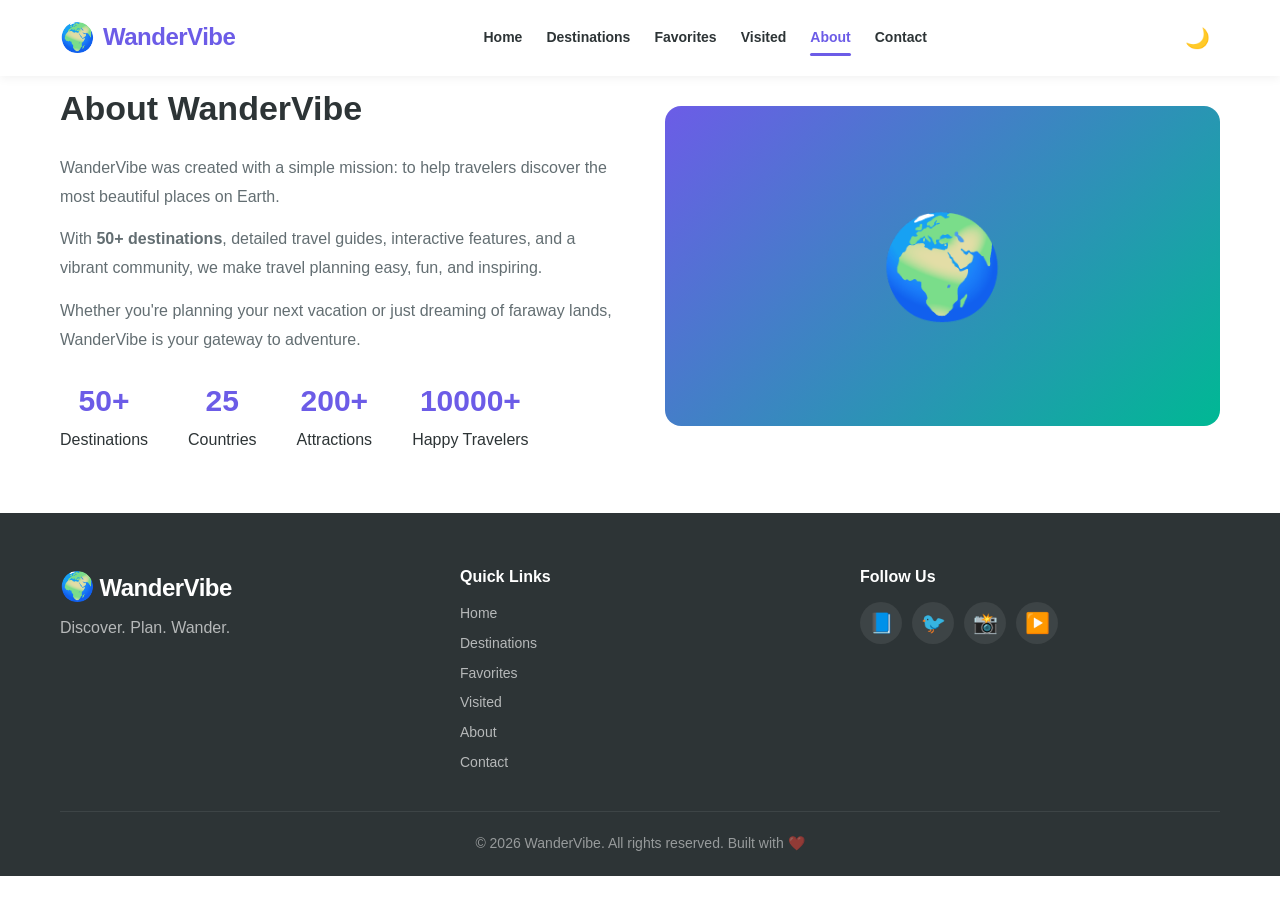
==== about.html @ a5f8c966 "Initial commit - WanderVibe travel discovery platform" ====
<!DOCTYPE html>
<html lang="en">
<head>
    <meta charset="UTF-8" />
    <meta name="viewport" content="width=device-width, initial-scale=1.0" />
    <title>About - WanderVibe</title>
    <link rel="stylesheet" href="css/style.css" />
    <link rel="stylesheet" href="css/dark-mode.css" />
    <link rel="stylesheet" href="css/responsive.css" />
</head>
<body>

    <!-- HEADER -->
    <header id="header">
        <div class="container">
            <div class="logo">
                <span class="logo-icon">🌍</span>
                <span class="logo-text">WanderVibe</span>
            </div>

            <nav id="navbar">
                <a href="index.html">Home</a>
                <a href="destinations.html">Destinations</a>
                <a href="favorites.html">Favorites</a>
                <a href="visited.html">Visited</a>
                <a href="about.html" class="active">About</a>
                <a href="contact.html">Contact</a>
            </nav>

            <div class="header-controls">
                <button id="theme-toggle" aria-label="Toggle Theme">🌙</button>
                <button id="menu-toggle" aria-label="Menu">☰</button>
            </div>
        </div>
    </header>

    <!-- ABOUT -->
    <section id="about-page">
        <div class="container">
            <div class="about-grid">
                <div class="about-content">
                    <h2>About WanderVibe</h2>
                    <p>WanderVibe was created with a simple mission: to help travelers discover the most beautiful places on Earth.</p>
                    <p>With <strong>50+ destinations</strong>, detailed travel guides, interactive features, and a vibrant community, we make travel planning easy, fun, and inspiring.</p>
                    <p>Whether you're planning your next vacation or just dreaming of faraway lands, WanderVibe is your gateway to adventure.</p>
                    <div class="about-stats">
                        <div><span>50+</span> Destinations</div>
                        <div><span>25</span> Countries</div>
                        <div><span>200+</span> Attractions</div>
                        <div><span>10000+</span> Happy Travelers</div>
                    </div>
                </div>
                <div class="about-image">
                    <div class="about-image-placeholder">🌍</div>
                </div>
            </div>
        </div>
    </section>

    <!-- FOOTER -->
    <footer>
        <div class="container">
            <div class="footer-content">
                <div class="footer-brand">
                    <span class="logo-icon">🌍</span>
                    <span class="logo-text">WanderVibe</span>
                    <p>Discover. Plan. Wander.</p>
                </div>
                <div class="footer-links">
                    <h4>Quick Links</h4>
                    <a href="index.html">Home</a>
                    <a href="destinations.html">Destinations</a>
                    <a href="favorites.html">Favorites</a>
                    <a href="visited.html">Visited</a>
                    <a href="about.html">About</a>
                    <a href="contact.html">Contact</a>
                </div>
                <div class="footer-social">
                    <h4>Follow Us</h4>
                    <div class="social-icons">
                        <a href="#" aria-label="Facebook">📘</a>
                        <a href="#" aria-label="Twitter">🐦</a>
                        <a href="#" aria-label="Instagram">📸</a>
                        <a href="#" aria-label="YouTube">▶️</a>
                    </div>
                </div>
            </div>
            <div class="footer-bottom">
                <p>&copy; 2026 WanderVibe. All rights reserved. Built with ❤️</p>
            </div>
        </div>
    </footer>

    <button id="back-to-top" aria-label="Back to top">↑</button>

    <script src="js/main.js"></script>
    <script src="js/theme-switcher.js"></script>

</body>
</html>
---- css/style.css ----
/* CSS VARIABLES */

:root {
    --primary: #6C5CE7;
    --primary-dark: #5A4BD1;
    --secondary: #00B894;
    --secondary-dark: #00A381;
    --accent: #FDCB6E;
    --dark: #2D3436;
    --light: #DFE6E9;
    --bg: #FFFFFF;
    --bg-alt: #F8F9FA;
    --text: #2D3436;
    --text-light: #636E72;
    --card-bg: #FFFFFF;
    --shadow: 0 4px 20px rgba(0, 0, 0, 0.08);
    --shadow-hover: 0 8px 35px rgba(0, 0, 0, 0.15);
    --radius: 16px;
    --radius-sm: 8px;
    --transition: 0.3s cubic-bezier(0.4, 0, 0.2, 1);
    --font: 'Segoe UI', -apple-system, BlinkMacSystemFont, 'Helvetica Neue', Arial, sans-serif;
}

*,
*::before,
*::after {
    margin: 0;
    padding: 0;
    box-sizing: border-box;
}

html {
    scroll-behavior: smooth;
}

body {
    font-family: var(--font);
    background: var(--bg);
    color: var(--text);
    line-height: 1.7;
    transition: background var(--transition), color var(--transition);
    overflow-x: hidden;
}

a {
    text-decoration: none;
    color: inherit;
}

button {
    cursor: pointer;
    border: none;
    background: none;
    font-family: inherit;
}

input,
select,
textarea {
    font-family: inherit;
}

img {
    max-width: 100%;
    display: block;
}

ul {
    list-style: none;
}

.container {
    max-width: 1200px;
    margin: 0 auto;
    padding: 0 20px;
}

/* LOADING SCREEN */
#loader {
    position: fixed;
    inset: 0;
    background: var(--bg);
    display: flex;
    align-items: center;
    justify-content: center;
    z-index: 99999;
    transition: opacity 0.6s ease, visibility 0.6s ease;
}

#loader.hide {
    opacity: 0;
    visibility: hidden;
}

.loader-content {
    text-align: center;
}

.loader-icon {
    font-size: 56px;
    animation: pulse 1s ease-in-out infinite;
}

.loader-text {
    font-size: 28px;
    font-weight: 800;
    color: var(--primary);
    margin: 12px 0;
}

.loader-bar {
    width: 220px;
    height: 4px;
    background: var(--light);
    border-radius: 4px;
    overflow: hidden;
    margin: 0 auto;
}

.loader-progress {
    width: 0%;
    height: 100%;
    background: linear-gradient(90deg, var(--primary), var(--secondary));
    border-radius: 4px;
    animation: loadProgress 2s ease forwards;
}

@keyframes loadProgress {
    0% { width: 0%; }
    100% { width: 100%; }
}

@keyframes pulse {
    0%, 100% { transform: scale(1); }
    50% { transform: scale(1.15); }
}

/* HEADER */
#header {
    position: fixed;
    top: 0;
    left: 0;
    right: 0;
    z-index: 10000;
    background: var(--bg);
    box-shadow: 0 2px 10px rgba(0, 0, 0, 0.06);
    transition: background var(--transition), box-shadow var(--transition);
    padding: 14px 0;
}

#header.scrolled {
    box-shadow: 0 4px 25px rgba(0, 0, 0, 0.12);
}

#header .container {
    display: flex;
    align-items: center;
    justify-content: space-between;
}

.logo {
    display: flex;
    align-items: center;
    gap: 8px;
    font-size: 24px;
    font-weight: 800;
    color: var(--primary);
}

.logo-icon {
    font-size: 28px;
}

.logo-text {
    letter-spacing: -0.5px;
}

#navbar {
    display: flex;
    gap: 24px;
}

#navbar a {
    font-size: 14px;
    font-weight: 600;
    color: var(--text);
    transition: color var(--transition);
    position: relative;
    padding: 4px 0;
}

#navbar a:hover,
#navbar a.active {
    color: var(--primary);
}

#navbar a.active::after {
    content: '';
    position: absolute;
    bottom: -2px;
    left: 0;
    right: 0;
    height: 2.5px;
    background: var(--primary);
    border-radius: 2px;
}

.header-controls {
    display: flex;
    gap: 6px;
    align-items: center;
}

.header-controls button {
    font-size: 20px;
    padding: 8px 10px;
    border-radius: var(--radius-sm);
    transition: background var(--transition);
    color: var(--text);
}

.header-controls button:hover {
    background: var(--bg-alt);
}

#menu-toggle {
    display: none;
    font-size: 26px;
    padding: 4px 8px;
}

/* SEARCH OVERLAY */
#search-overlay {
    position: fixed;
    top: 72px;
    left: 0;
    right: 0;
    background: var(--bg);
    padding: 24px;
    z-index: 9999;
    box-shadow: 0 4px 30px rgba(0, 0, 0, 0.12);
    display: none;
    max-height: 80vh;
    overflow-y: auto;
}

#search-overlay.active {
    display: block;
}

.search-container {
    display: flex;
    align-items: center;
    gap: 12px;
    max-width: 600px;
    margin: 0 auto;
}

.search-container input {
    flex: 1;
    padding: 14px 18px;
    border: 2px solid var(--light);
    border-radius: var(--radius-sm);
    font-size: 16px;
    background: var(--bg-alt);
    color: var(--text);
    transition: border-color var(--transition);
}

.search-container input:focus {
    outline: none;
    border-color: var(--primary);
}

#search-close {
    font-size: 26px;
    padding: 8px 12px;
    color: var(--text-light);
}

#search-results {
    max-width: 600px;
    margin: 16px auto 0;
}

.search-result-item {
    padding: 12px 16px;
    border-bottom: 1px solid var(--light);
    cursor: pointer;
    transition: background var(--transition);
}

.search-result-item:hover {
    background: var(--bg-alt);
}

.search-result-item .result-name {
    font-weight: 600;
}

.search-result-item .result-country {
    font-size: 13px;
    color: var(--text-light);
}

/* HOME/HERO */
.hero-slider {
    position: relative;
    height: 80vh;
    min-height: 520px;
    overflow: hidden;
}

.slide {
    position: absolute;
    inset: 0;
    opacity: 0;
    transition: opacity 1s ease;
}

.slide.active {
    opacity: 1;
}

.slide-bg {
    position: absolute;
    inset: 0;
    background-size: cover;
    background-position: center;
    transform: scale(1.08);
    transition: transform 10s ease;
}

.slide.active .slide-bg {
    transform: scale(1);
}

.slide-bg::after {
    content: '';
    position: absolute;
    inset: 0;
    background: linear-gradient(135deg, rgba(0, 0, 0, 0.5) 0%, rgba(0, 0, 0, 0.2) 100%);
}

.slide-content {
    position: relative;
    z-index: 2;
    display: flex;
    flex-direction: column;
    align-items: center;
    justify-content: center;
    height: 100%;
    text-align: center;
    color: #fff;
    padding: 20px;
}

.slide-content h1 {
    font-size: clamp(38px, 6.5vw, 72px);
    font-weight: 900;
    margin-bottom: 12px;
    text-shadow: 0 2px 30px rgba(0, 0, 0, 0.35);
    letter-spacing: -1px;
}

.slide-content p {
    font-size: clamp(18px, 2vw, 26px);
    margin-bottom: 28px;
    opacity: 0.92;
    text-shadow: 0 2px 15px rgba(0, 0, 0, 0.3);
}

.btn {
    display: inline-block;
    padding: 14px 40px;
    border-radius: 50px;
    font-weight: 700;
    font-size: 16px;
    transition: all var(--transition);
    cursor: pointer;
    text-align: center;
}

.btn-primary {
    background: var(--primary);
    color: #fff;
    box-shadow: 0 4px 20px rgba(108, 92, 231, 0.35);
}

.btn-primary:hover {
    transform: translateY(-3px);
    box-shadow: 0 8px 35px rgba(108, 92, 231, 0.45);
}

.btn-small {
    padding: 8px 20px;
    font-size: 13px;
}

/* Slider Controls */
.slider-controls {
    position: relative;
    z-index: 3;
    display: flex;
    align-items: center;
    justify-content: center;
    gap: 16px;
    margin-top: -55px;
}

.slider-controls button {
    background: rgba(255, 255, 255, 0.92);
    color: var(--dark);
    width: 48px;
    height: 48px;
    border-radius: 50%;
    font-size: 24px;
    transition: all var(--transition);
    box-shadow: 0 2px 15px rgba(0, 0, 0, 0.1);
}

.slider-controls button:hover {
    background: var(--primary);
    color: #fff;
    transform: scale(1.05);
}

.slider-dots {
    display: flex;
    gap: 10px;
}

.slider-dots .dot {
    width: 12px;
    height: 12px;
    border-radius: 50%;
    background: rgba(255, 255, 255, 0.45);
    cursor: pointer;
    transition: all var(--transition);
}

.slider-dots .dot.active {
    background: #fff;
    transform: scale(1.25);
}

   /* STATS */
.stats-section {
    padding: 50px 0 40px;
    background: var(--bg-alt);
}

.stats-grid {
    display: grid;
    grid-template-columns: repeat(auto-fit, minmax(140px, 1fr));
    gap: 30px;
    text-align: center;
}

.stat-item {
    padding: 8px;
}

.stat-number {
    display: block;
    font-size: 40px;
    font-weight: 900;
    color: var(--primary);
}

.stat-label {
    font-size: 15px;
    color: var(--text-light);
    font-weight: 500;
}

/* ============================================================
   FEATURED SECTION
   ============================================================ */
.featured-section {
    padding: 50px 0 60px;
    background: var(--bg);
}

.featured-section h2 {
    font-size: 28px;
    font-weight: 800;
    margin-bottom: 24px;
}

   /* SECTION HEADER */
.section-header {
    text-align: center;
    padding: 50px 0 32px;
}

.section-header h2 {
    font-size: clamp(28px, 4vw, 42px);
    font-weight: 800;
}

.section-header p {
    color: var(--text-light);
    font-size: 18px;
    margin-top: 6px;
}

   /* DESTINATIONS */
#destinations-page,
#favorites-page,
#visited-page {
    padding: 80px 0 60px;
}

.category-filters {
    display: flex;
    flex-wrap: wrap;
    gap: 10px;
    justify-content: center;
    margin-bottom: 32px;
}

.filter-btn {
    padding: 10px 26px;
    border-radius: 50px;
    background: var(--bg-alt);
    color: var(--text);
    font-weight: 600;
    border: 2px solid transparent;
    transition: all var(--transition);
    font-size: 14px;
}

.filter-btn:hover {
    border-color: var(--primary);
    transform: translateY(-2px);
}

.filter-btn.active {
    background: var(--primary);
    color: #fff;
    border-color: var(--primary);
}

.destinations-grid {
    display: grid;
    grid-template-columns: repeat(auto-fill, minmax(280px, 1fr));
    gap: 28px;
}

.destination-card {
    background: var(--card-bg);
    border-radius: var(--radius);
    overflow: hidden;
    box-shadow: var(--shadow);
    transition: all var(--transition);
    cursor: pointer;
}

.destination-card:hover {
    transform: translateY(-8px);
    box-shadow: var(--shadow-hover);
}

.destination-card .card-image {
    position: relative;
    height: 220px;
    overflow: hidden;
}

.destination-card .card-image img {
    width: 100%;
    height: 100%;
    object-fit: cover;
    transition: transform 0.6s ease;
}

.destination-card:hover .card-image img {
    transform: scale(1.06);
}

.destination-card .card-badges {
    position: absolute;
    top: 12px;
    left: 12px;
    right: 12px;
    display: flex;
    justify-content: space-between;
    align-items: flex-start;
}

.destination-card .category-badge {
    padding: 5px 16px;
    border-radius: 50px;
    font-size: 12px;
    font-weight: 700;
    background: rgba(0, 0, 0, 0.65);
    color: #fff;
    backdrop-filter: blur(4px);
    text-transform: uppercase;
    letter-spacing: 0.5px;
}

.destination-card .visited-badge {
    padding: 5px 16px;
    border-radius: 50px;
    font-size: 12px;
    font-weight: 700;
    background: var(--secondary);
    color: #fff;
}

.destination-card .card-actions {
    position: absolute;
    top: 12px;
    right: 12px;
    display: flex;
    gap: 8px;
}

.destination-card .card-actions button {
    width: 38px;
    height: 38px;
    border-radius: 50%;
    background: rgba(255, 255, 255, 0.92);
    font-size: 18px;
    transition: all var(--transition);
    backdrop-filter: blur(4px);
    box-shadow: 0 2px 8px rgba(0, 0, 0, 0.08);
}

.destination-card .card-actions button:hover {
    transform: scale(1.1);
}

.destination-card .card-actions .fav-btn.active {
    color: #E74C3C;
}

.destination-card .card-body {
    padding: 18px 20px 22px;
}

.destination-card .card-body h3 {
    font-size: 19px;
    font-weight: 800;
    margin-bottom: 2px;
}

.destination-card .card-body .country {
    color: var(--text-light);
    font-size: 14px;
}

.destination-card .card-body .rating {
    display: flex;
    align-items: center;
    gap: 4px;
    margin: 6px 0 8px;
    color: #FDCB6E;
    font-weight: 700;
}

.destination-card .card-body .rating span {
    color: var(--text);
    font-weight: 400;
    font-size: 14px;
}

.destination-card .card-body .description {
    font-size: 14px;
    color: var(--text-light);
    display: -webkit-box;
    -webkit-line-clamp: 2;
    -webkit-box-orient: vertical;
    overflow: hidden;
    line-height: 1.5;
}

.destination-card .card-body .view-btn {
    margin-top: 14px;
    padding: 8px 24px;
    border-radius: 50px;
    background: var(--primary);
    color: #fff;
    font-size: 13px;
    font-weight: 600;
    transition: all var(--transition);
    display: inline-block;
}

.destination-card .card-body .view-btn:hover {
    background: var(--primary-dark);
    transform: translateX(4px);
}

#destination-detail {
    padding: 100px 0 60px;
}

#destination-content .detail-hero {
    width: 100%;
    height: 400px;
    object-fit: cover;
    border-radius: var(--radius);
    margin-bottom: 30px;
}

#destination-content .detail-title {
    font-size: 36px;
    font-weight: 800;
}

#destination-content .detail-country {
    font-size: 18px;
    color: var(--text-light);
}

#destination-content .detail-rating {
    display: flex;
    align-items: center;
    gap: 4px;
    color: #FDCB6E;
    font-size: 24px;
    margin: 8px 0 16px;
}

#destination-content .detail-rating span {
    color: var(--text);
    font-size: 16px;
}

#destination-content .detail-description {
    font-size: 17px;
    line-height: 1.9;
    margin-bottom: 20px;
}

#destination-content .detail-grid {
    display: grid;
    grid-template-columns: 1fr 1fr;
    gap: 30px;
    margin: 30px 0;
}

#destination-content .detail-section {
    margin-bottom: 20px;
}

#destination-content .detail-section h4 {
    font-weight: 700;
    font-size: 17px;
    margin-bottom: 6px;
    color: var(--primary);
}

#destination-content .detail-section p {
    color: var(--text-light);
    font-size: 15px;
}

#destination-content .detail-section ul {
    display: flex;
    flex-wrap: wrap;
    gap: 8px;
    margin-top: 4px;
}

#destination-content .detail-section ul li {
    padding: 4px 16px;
    background: var(--bg-alt);
    border-radius: 50px;
    font-size: 14px;
    color: var(--text);
}

/* Gallery */
.detail-gallery {
    display: grid;
    grid-template-columns: repeat(auto-fill, minmax(200px, 1fr));
    gap: 16px;
    margin: 20px 0;
}

.detail-gallery img {
    width: 100%;
    height: 160px;
    object-fit: cover;
    border-radius: var(--radius-sm);
    cursor: pointer;
    transition: transform var(--transition);
}

.detail-gallery img:hover {
    transform: scale(1.03);
}

/* Detail Actions */
.detail-actions {
    display: flex;
    flex-wrap: wrap;
    gap: 12px;
    margin-top: 30px;
    padding-top: 24px;
    border-top: 2px solid var(--light);
}

.detail-actions button,
.detail-actions a {
    padding: 12px 30px;
    border-radius: 50px;
    font-weight: 700;
    font-size: 15px;
    transition: all var(--transition);
    display: inline-flex;
    align-items: center;
    gap: 8px;
}

.detail-actions .btn-visit {
    background: var(--secondary);
    color: #fff;
}

.detail-actions .btn-visit:hover {
    background: var(--secondary-dark);
}

.detail-actions .btn-visit.visited {
    background: #636E72;
}

.detail-actions .btn-map {
    background: var(--primary);
    color: #fff;
}

.detail-actions .btn-map:hover {
    background: var(--primary-dark);
}

.detail-actions .btn-fav {
    background: var(--bg-alt);
    color: var(--text);
}

.detail-actions .btn-fav:hover {
    background: var(--light);
}

.detail-actions .btn-fav.active {
    background: #E74C3C;
    color: #fff;
}

   /* EMPTY STATE */
.empty-state {
    text-align: center;
    padding: 60px 20px;
    color: var(--text-light);
    grid-column: 1 / -1;
}

.empty-state .empty-icon {
    font-size: 72px;
    margin-bottom: 16px;
}

.empty-state h3 {
    font-size: 24px;
    color: var(--text);
    margin-bottom: 6px;
}

   /* ABOUT */
#about-page {
    padding: 80px 0 60px;
}

.about-grid {
    display: grid;
    grid-template-columns: 1fr 1fr;
    gap: 50px;
    align-items: center;
}

.about-content h2 {
    font-size: 34px;
    font-weight: 800;
    margin-bottom: 16px;
}

.about-content p {
    color: var(--text-light);
    margin-bottom: 14px;
    font-size: 16px;
    line-height: 1.8;
}

.about-stats {
    display: flex;
    flex-wrap: wrap;
    gap: 20px 40px;
    margin-top: 20px;
}

.about-stats div {
    text-align: center;
}

.about-stats span {
    display: block;
    font-size: 30px;
    font-weight: 800;
    color: var(--primary);
}

.about-image-placeholder {
    width: 100%;
    height: 320px;
    background: linear-gradient(135deg, var(--primary), var(--secondary));
    border-radius: var(--radius);
    display: flex;
    align-items: center;
    justify-content: center;
    font-size: 100px;
}

   /* CONTACT */
#contact-page {
    padding: 80px 0 60px;
}

.contact-grid {
    display: grid;
    grid-template-columns: 1fr 1.2fr;
    gap: 50px;
}

.contact-info {
    display: flex;
    flex-direction: column;
    gap: 24px;
    justify-content: center;
}

.contact-item {
    display: flex;
    gap: 16px;
    align-items: flex-start;
}

.contact-item span {
    font-size: 28px;
}

.contact-item h4 {
    font-weight: 700;
    font-size: 16px;
}

.contact-item p {
    color: var(--text-light);
    font-size: 15px;
}

#contact-form {
    display: flex;
    flex-direction: column;
    gap: 14px;
}

#contact-form input,
#contact-form select,
#contact-form textarea {
    padding: 14px 18px;
    border: 2px solid var(--light);
    border-radius: var(--radius-sm);
    font-size: 15px;
    background: var(--bg);
    color: var(--text);
    transition: border-color var(--transition);
}

#contact-form input:focus,
#contact-form select:focus,
#contact-form textarea:focus {
    outline: none;
    border-color: var(--primary);
}

#contact-form textarea {
    min-height: 130px;
    resize: vertical;
}

#contact-form button {
    padding: 16px;
    border-radius: var(--radius-sm);
    background: var(--primary);
    color: #fff;
    font-weight: 700;
    font-size: 16px;
    transition: all var(--transition);
}

#contact-form button:hover {
    background: var(--primary-dark);
    transform: translateY(-2px);
}

.form-error {
    color: #E74C3C;
    font-size: 14px;
    display: none;
}

.form-success {
    color: var(--secondary);
    font-size: 16px;
    font-weight: 600;
    display: none;
    text-align: center;
    padding: 14px;
    background: var(--bg-alt);
    border-radius: var(--radius-sm);
}

   /* FOOTER */
footer {
    background: var(--dark);
    color: #fff;
    padding: 50px 0 20px;
}

.footer-content {
    display: grid;
    grid-template-columns: repeat(auto-fit, minmax(180px, 1fr));
    gap: 40px;
    padding-bottom: 30px;
    border-bottom: 1px solid rgba(255, 255, 255, 0.08);
}

.footer-brand .logo-text {
    font-size: 24px;
    font-weight: 800;
}

.footer-brand p {
    opacity: 0.65;
    margin-top: 4px;
}

.footer-links h4,
.footer-social h4 {
    font-size: 16px;
    font-weight: 700;
    margin-bottom: 12px;
}

.footer-links a {
    display: block;
    opacity: 0.65;
    margin-bottom: 6px;
    transition: opacity var(--transition);
    font-size: 14px;
}

.footer-links a:hover {
    opacity: 1;
}

.social-icons {
    display: flex;
    gap: 10px;
}

.social-icons a {
    width: 42px;
    height: 42px;
    border-radius: 50%;
    background: rgba(255, 255, 255, 0.08);
    display: flex;
    align-items: center;
    justify-content: center;
    font-size: 20px;
    transition: background var(--transition);
}

.social-icons a:hover {
    background: var(--primary);
}

.footer-bottom {
    text-align: center;
    padding-top: 20px;
    opacity: 0.5;
    font-size: 14px;
}

   /* BACK TO TOP */
#back-to-top {
    position: fixed;
    bottom: 30px;
    right: 30px;
    width: 50px;
    height: 50px;
    border-radius: 50%;
    background: var(--primary);
    color: #fff;
    font-size: 24px;
    box-shadow: 0 4px 25px rgba(108, 92, 231, 0.4);
    z-index: 999;
    display: none;
    transition: all var(--transition);
}

#back-to-top:hover {
    transform: translateY(-4px) scale(1.05);
    box-shadow: 0 8px 35px rgba(108, 92, 231, 0.5);
}

#back-to-top.visible {
    display: block;
}

/* QUICK CATEGORIES */
.quick-categories {
    padding: 40px 0 0;
    background: var(--bg);
}

.category-grid {
    display: grid;
    grid-template-columns: repeat(4, 1fr);
    gap: 20px;
}

.category-card {
    background: var(--card-bg);
    border-radius: var(--radius);
    padding: 30px 20px;
    text-align: center;
    box-shadow: var(--shadow);
    transition: all var(--transition);
    text-decoration: none;
    color: var(--text);
}

.category-card:hover {
    transform: translateY(-6px);
    box-shadow: var(--shadow-hover);
}

.category-icon {
    font-size: 40px;
    display: block;
    margin-bottom: 8px;
}

.category-name {
    font-size: 18px;
    font-weight: 700;
    display: block;
}

.category-count {
    font-size: 14px;
    color: var(--text-light);
}

/* WHY SECTION */
.why-section {
    padding: 50px 0 60px;
    background: var(--bg-alt);
}

.why-grid {
    display: grid;
    grid-template-columns: repeat(4, 1fr);
    gap: 24px;
}

.why-card {
    text-align: center;
    padding: 30px 20px;
    background: var(--card-bg);
    border-radius: var(--radius);
    box-shadow: var(--shadow);
    transition: all var(--transition);
}

.why-card:hover {
    transform: translateY(-4px);
    box-shadow: var(--shadow-hover);
}

.why-card h3 {
    font-size: 18px;
    font-weight: 700;
    margin-bottom: 6px;
}

.why-card p {
    color: var(--text-light);
    font-size: 14px;
}

/* RESPONSIVE FOR QUICK CATEGORIES */
@media (max-width: 768px) {
    .category-grid {
        grid-template-columns: repeat(2, 1fr);
        gap: 12px;
    }

    .why-grid {
        grid-template-columns: repeat(2, 1fr);
        gap: 16px;
    }
}

@media (max-width: 480px) {
    .category-grid {
        grid-template-columns: 1fr 1fr;
        gap: 10px;
    }

    .why-grid {
        grid-template-columns: 1fr 1fr;
        gap: 12px;
    }

    .category-card {
        padding: 20px 12px;
    }

    .category-icon {
        font-size: 32px;
    }

    .category-name {
        font-size: 14px;
    }
}
---- css/dark-mode.css ----
/* DARK MODE */

body.dark-mode {
    --bg: #0F0F1E;
    --bg-alt: #16162E;
    --text: #EAEAEA;
    --text-light: #9090B0;
    --card-bg: #1A1A32;
    --light: #2A2A4A;
    --shadow: 0 4px 20px rgba(0, 0, 0, 0.5);
    --shadow-hover: 0 8px 35px rgba(0, 0, 0, 0.6);
}

body.dark-mode #header {
    background: #0A0A18;
    box-shadow: 0 2px 10px rgba(0, 0, 0, 0.4);
}

body.dark-mode #header.scrolled {
    box-shadow: 0 4px 25px rgba(0, 0, 0, 0.5);
}

body.dark-mode .filter-btn {
    background: var(--card-bg);
    color: var(--text);
}

body.dark-mode .filter-btn.active {
    background: var(--primary);
    color: #fff;
}

body.dark-mode #search-overlay {
    background: var(--bg);
}

body.dark-mode .search-container input {
    background: var(--card-bg);
    color: var(--text);
    border-color: var(--light);
}

body.dark-mode #contact-form input,
body.dark-mode #contact-form select,
body.dark-mode #contact-form textarea {
    background: var(--card-bg);
    color: var(--text);
    border-color: var(--light);
}

body.dark-mode .destination-card {
    background: var(--card-bg);
}

body.dark-mode .destination-card .card-actions button {
    background: rgba(0, 0, 0, 0.7);
    color: #fff;
}

body.dark-mode .destination-card .card-actions button:hover {
    background: rgba(255, 255, 255, 0.15);
}

body.dark-mode .stat-number {
    color: #A29BFE;
}

body.dark-mode .loader-text {
    color: #A29BFE;
}

body.dark-mode .loader-bar {
    background: var(--light);
}

body.dark-mode .loader-progress {
    background: linear-gradient(90deg, #A29BFE, var(--secondary));
}

body.dark-mode .about-image-placeholder {
    background: linear-gradient(135deg, #A29BFE, var(--secondary));
}

body.dark-mode #back-to-top {
    background: #A29BFE;
    box-shadow: 0 4px 20px rgba(162, 155, 254, 0.4);
}

body.dark-mode .slider-controls button {
    background: rgba(255, 255, 255, 0.15);
    color: #fff;
}

body.dark-mode .slider-controls button:hover {
    background: var(--primary);
}

body.dark-mode .slider-dots .dot {
    background: rgba(255, 255, 255, 0.25);
}

body.dark-mode .slider-dots .dot.active {
    background: #fff;
}

body.dark-mode .slide-content h1,
body.dark-mode .slide-content p {
    text-shadow: 0 2px 30px rgba(0, 0, 0, 0.7);
}

body.dark-mode .detail-actions .btn-fav {
    background: var(--card-bg);
    color: var(--text);
}

body.dark-mode .detail-actions .btn-fav:hover {
    background: var(--light);
}

body.dark-mode .detail-section ul li {
    background: var(--card-bg);
}

body.dark-mode .form-success {
    background: var(--card-bg);
}

body.dark-mode::-webkit-scrollbar {
    width: 8px;
}

body.dark-mode::-webkit-scrollbar-track {
    background: var(--bg);
}

body.dark-mode::-webkit-scrollbar-thumb {
    background: var(--primary);
    border-radius: 4px;
}
---- css/responsive.css ----
/*  FOR TABLETS */
@media (max-width: 1024px) {
    .about-grid {
        grid-template-columns: 1fr;
        text-align: center;
    }

    .about-stats {
        justify-content: center;
    }

    .contact-grid {
        grid-template-columns: 1fr;
    }

    .contact-info {
        order: 2;
    }

    #destination-content .detail-grid {
        grid-template-columns: 1fr;
    }
}

/* MOBILE */
@media (max-width: 768px) {
    #navbar {
        display: none;
        position: absolute;
        top: 100%;
        left: 0;
        right: 0;
        background: var(--bg);
        flex-direction: column;
        padding: 24px;
        box-shadow: 0 4px 30px rgba(0, 0, 0, 0.12);
        gap: 8px;
        border-top: 1px solid var(--light);
    }

    #navbar.open {
        display: flex;
    }

    #menu-toggle {
        display: block;
    }

    .hero-slider {
        height: 60vh;
        min-height: 380px;
    }

    .slide-content h1 {
        font-size: 32px;
    }

    .slide-content p {
        font-size: 16px;
    }

    .btn {
        padding: 12px 28px;
        font-size: 14px;
    }

    .stats-grid {
        grid-template-columns: repeat(2, 1fr);
        gap: 16px;
    }

    .stat-number {
        font-size: 30px;
    }

    .destinations-grid {
        grid-template-columns: repeat(auto-fill, minmax(230px, 1fr));
        gap: 18px;
    }

    .destination-card .card-image {
        height: 180px;
    }

    .slider-controls {
        margin-top: -30px;
    }

    .slider-controls button {
        width: 38px;
        height: 38px;
        font-size: 18px;
    }

    .slider-dots .dot {
        width: 10px;
        height: 10px;
    }

    #back-to-top {
        bottom: 16px;
        right: 16px;
        width: 42px;
        height: 42px;
        font-size: 20px;
    }

    #destination-detail {
        padding: 80px 0 40px;
    }

    #destination-content .detail-hero {
        height: 250px;
    }

    #destination-content .detail-title {
        font-size: 28px;
    }

    .detail-gallery {
        grid-template-columns: repeat(auto-fill, minmax(150px, 1fr));
    }

    .detail-gallery img {
        height: 120px;
    }

    .footer-content {
        grid-template-columns: 1fr 1fr;
        text-align: center;
    }

    .footer-social .social-icons {
        justify-content: center;
    }

    .category-filters {
        gap: 6px;
    }

    .filter-btn {
        padding: 6px 16px;
        font-size: 13px;
    }

    .about-stats {
        flex-wrap: wrap;
        gap: 12px 24px;
        justify-content: center;
    }
}

/* SMALL MOBILE */
@media (max-width: 480px) {
    .container {
        padding: 0 14px;
    }

    .logo-text {
        font-size: 18px;
    }

    .logo-icon {
        font-size: 20px;
    }

    .header-controls button {
        font-size: 16px;
        padding: 4px 6px;
    }

    .hero-slider {
        height: 50vh;
        min-height: 300px;
    }

    .slide-content h1 {
        font-size: 24px;
    }

    .slide-content p {
        font-size: 14px;
    }

    .btn {
        padding: 10px 22px;
        font-size: 13px;
    }

    .stats-grid {
        grid-template-columns: 1fr 1fr;
        gap: 8px;
    }

    .stat-number {
        font-size: 24px;
    }

    .stat-label {
        font-size: 13px;
    }

    .destinations-grid {
        grid-template-columns: 1fr 1fr;
        gap: 12px;
    }

    .destination-card .card-image {
        height: 150px;
    }

    .destination-card .card-body {
        padding: 12px 14px 16px;
    }

    .destination-card .card-body h3 {
        font-size: 15px;
    }

    .destination-card .card-body .description {
        font-size: 12px;
    }

    .destination-card .card-body .view-btn {
        padding: 6px 16px;
        font-size: 12px;
    }

    .destination-card .card-actions button {
        width: 32px;
        height: 32px;
        font-size: 15px;
    }

    .section-header {
        padding: 30px 0 20px;
    }

    .section-header h2 {
        font-size: 24px;
    }

    .section-header p {
        font-size: 14px;
    }

    #destinations-page,
    #favorites-page,
    #visited-page,
    #contact-page,
    #about-page {
        padding: 70px 0 40px;
    }

    #destination-content .detail-hero {
        height: 200px;
    }

    #destination-content .detail-title {
        font-size: 22px;
    }

    #destination-content .detail-description {
        font-size: 15px;
    }

    .detail-gallery {
        grid-template-columns: repeat(2, 1fr);
    }

    .detail-gallery img {
        height: 100px;
    }

    .detail-actions {
        flex-direction: column;
    }

    .detail-actions button,
    .detail-actions a {
        width: 100%;
        justify-content: center;
    }

    .about-image-placeholder {
        height: 180px;
        font-size: 60px;
    }

    .about-stats span {
        font-size: 24px;
    }

    .about-stats div {
        font-size: 14px;
    }

    .contact-grid {
        gap: 30px;
    }

    .contact-item span {
        font-size: 22px;
    }

    .contact-item h4 {
        font-size: 14px;
    }

    .contact-item p {
        font-size: 13px;
    }

    .footer-content {
        grid-template-columns: 1fr;
        gap: 24px;
    }

    .featured-section h2 {
        font-size: 22px;
    }

    .featured-section {
        padding: 30px 0 40px;
    }

    .stats-section {
        padding: 30px 0 20px;
    }
}

/* VERY SMALL MOBILE */
@media (max-width: 360px) {
    .destinations-grid {
        grid-template-columns: 1fr;
    }

    .hero-slider {
        height: 40vh;
        min-height: 260px;
    }

    .slide-content h1 {
        font-size: 20px;
    }

    .slide-content p {
        font-size: 12px;
    }

    .btn {
        padding: 8px 18px;
        font-size: 12px;
    }

    .stat-number {
        font-size: 20px;
    }

    .stat-label {
        font-size: 12px;
    }

    .filter-btn {
        padding: 4px 12px;
        font-size: 11px;
    }

    .detail-gallery {
        grid-template-columns: 1fr 1fr;
    }

    .detail-gallery img {
        height: 80px;
    }
}
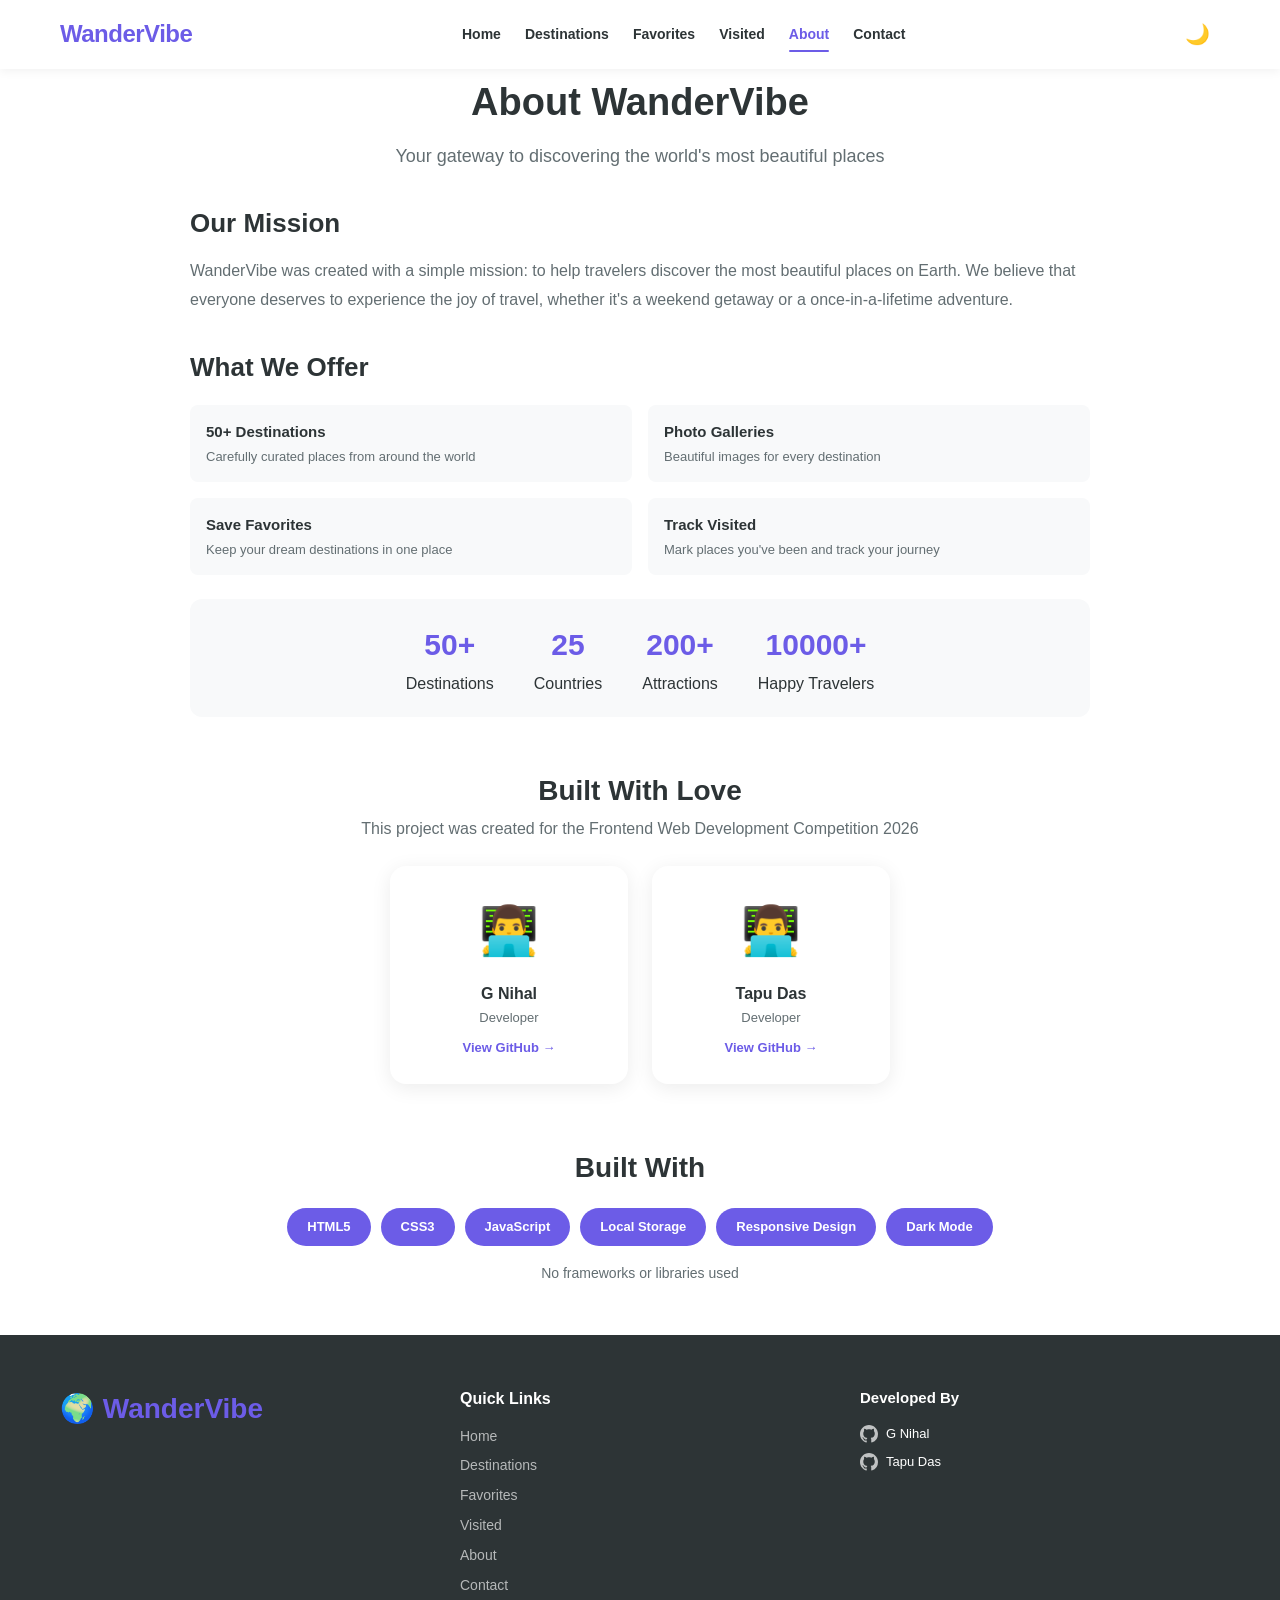
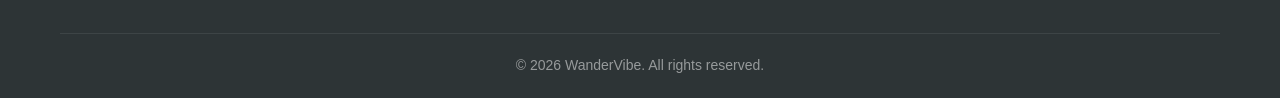
==== commit fbcea40f: "Updated footer section" ====
--- a/about.html
+++ b/about.html
@@ -10,11 +10,10 @@
 </head>
 <body>
 
-    <!-- HEADER -->
+    <!-- ===== HEADER ===== -->
     <header id="header">
         <div class="container">
-            <div class="logo">
-                <span class="logo-icon">🌍</span>
+            <div class="logo" id="site-logo">
                 <span class="logo-text">WanderVibe</span>
             </div>
 
@@ -34,67 +33,103 @@
         </div>
     </header>
 
-    <!-- ABOUT -->
+    <!-- ===== ABOUT SECTION ===== -->
     <section id="about-page">
-        <div class="container">
-            <div class="about-grid">
-                <div class="about-content">
-                    <h2>About WanderVibe</h2>
-                    <p>WanderVibe was created with a simple mission: to help travelers discover the most beautiful places on Earth.</p>
-                    <p>With <strong>50+ destinations</strong>, detailed travel guides, interactive features, and a vibrant community, we make travel planning easy, fun, and inspiring.</p>
-                    <p>Whether you're planning your next vacation or just dreaming of faraway lands, WanderVibe is your gateway to adventure.</p>
-                    <div class="about-stats">
-                        <div><span>50+</span> Destinations</div>
-                        <div><span>25</span> Countries</div>
-                        <div><span>200+</span> Attractions</div>
-                        <div><span>10000+</span> Happy Travelers</div>
+        <div class="container-full">
+
+            <!-- Hero -->
+            <div class="about-hero">
+                <h1>About WanderVibe</h1>
+                <p>Your gateway to discovering the world's most beautiful places</p>
+            </div>
+
+            <!-- Mission & Content - Full Width -->
+            <div class="about-content-full">
+                <h2>Our Mission</h2>
+                <p>WanderVibe was created with a simple mission: to help travelers discover the most beautiful places on Earth. We believe that everyone deserves to experience the joy of travel, whether it's a weekend getaway or a once-in-a-lifetime adventure.</p>
+
+                <h2 style="margin-top:30px;">What We Offer</h2>
+                <div class="about-features-full">
+                    <div class="about-feature">
+                        <div>
+                            <h4>50+ Destinations</h4>
+                            <p>Carefully curated places from around the world</p>
+                        </div>
+                    </div>
+                    <div class="about-feature">
+                        <div>
+                            <h4>Photo Galleries</h4>
+                            <p>Beautiful images for every destination</p>
+                        </div>
+                    </div>
+                    <div class="about-feature">
+                        <div>
+                            <h4>Save Favorites</h4>
+                            <p>Keep your dream destinations in one place</p>
+                        </div>
+                    </div>
+                    <div class="about-feature">
+                        <div>
+                            <h4>Track Visited</h4>
+                            <p>Mark places you've been and track your journey</p>
+                        </div>
                     </div>
                 </div>
-                <div class="about-image">
-                    <div class="about-image-placeholder">🌍</div>
+
+                <div class="about-stats-full">
+                    <div><span>50+</span> Destinations</div>
+                    <div><span>25</span> Countries</div>
+                    <div><span>200+</span> Attractions</div>
+                    <div><span>10000+</span> Happy Travelers</div>
                 </div>
             </div>
+
+            <!-- Team Section -->
+            <div class="team-section">
+                <h2>Built With Love</h2>
+                <p>This project was created for the Frontend Web Development Competition 2026</p>
+                <div class="team-grid">
+                    <div class="team-card">
+                        <div class="team-avatar">👨‍💻</div>
+                        <h4>G Nihal</h4>
+                        <p>Developer</p>
+                        <a href="https://github.com/nihalmohammad705-debug" target="_blank" class="team-link">View GitHub →</a>
+                    </div>
+                    <div class="team-card">
+                        <div class="team-avatar">👨‍💻</div>
+                        <h4>Tapu Das</h4>
+                        <p>Developer</p>
+                        <a href="https://github.com/Tapu965" target="_blank" class="team-link">View GitHub →</a>
+                    </div>
+                </div>
+            </div>
+
+            <!-- Technologies -->
+            <div class="tech-section">
+                <h2>Built With</h2>
+                <div class="tech-grid">
+                    <span class="tech-badge">HTML5</span>
+                    <span class="tech-badge">CSS3</span>
+                    <span class="tech-badge">JavaScript</span>
+                    <span class="tech-badge">Local Storage</span>
+                    <span class="tech-badge">Responsive Design</span>
+                    <span class="tech-badge">Dark Mode</span>
+                </div>
+                <p class="tech-note">No frameworks or libraries used</p>
+            </div>
+
         </div>
     </section>
 
-    <!-- FOOTER -->
-    <footer>
-        <div class="container">
-            <div class="footer-content">
-                <div class="footer-brand">
-                    <span class="logo-icon">🌍</span>
-                    <span class="logo-text">WanderVibe</span>
-                    <p>Discover. Plan. Wander.</p>
-                </div>
-                <div class="footer-links">
-                    <h4>Quick Links</h4>
-                    <a href="index.html">Home</a>
-                    <a href="destinations.html">Destinations</a>
-                    <a href="favorites.html">Favorites</a>
-                    <a href="visited.html">Visited</a>
-                    <a href="about.html">About</a>
-                    <a href="contact.html">Contact</a>
-                </div>
-                <div class="footer-social">
-                    <h4>Follow Us</h4>
-                    <div class="social-icons">
-                        <a href="#" aria-label="Facebook">📘</a>
-                        <a href="#" aria-label="Twitter">🐦</a>
-                        <a href="#" aria-label="Instagram">📸</a>
-                        <a href="#" aria-label="YouTube">▶️</a>
-                    </div>
-                </div>
-            </div>
-            <div class="footer-bottom">
-                <p>&copy; 2026 WanderVibe. All rights reserved. Built with ❤️</p>
-            </div>
-        </div>
-    </footer>
+    <!-- ===== FOOTER PLACEHOLDER ===== -->
+    <div id="footer-placeholder"></div>
 
     <button id="back-to-top" aria-label="Back to top">↑</button>
 
+    <!-- ===== JAVASCRIPT ===== -->
     <script src="js/main.js"></script>
     <script src="js/theme-switcher.js"></script>
+    <script src="js/footer.js"></script>
 
 </body>
 </html>
--- a/css/style.css
+++ b/css/style.css
@@ -585,8 +585,9 @@
     left: 12px;
     right: 12px;
     display: flex;
-    justify-content: space-between;
-    align-items: flex-start;
+    justify-content: flex-start;
+    gap: 8px;
+    flex-wrap: wrap;
 }
 
 .destination-card .category-badge {
@@ -602,9 +603,9 @@
 }
 
 .destination-card .visited-badge {
-    padding: 5px 16px;
+    padding: 5px 14px;
     border-radius: 50px;
-    font-size: 12px;
+    font-size: 11px;
     font-weight: 700;
     background: var(--secondary);
     color: #fff;
@@ -873,57 +874,264 @@
 }
 
    /* ABOUT */
+/* ===== ABOUT PAGE - FULL WIDTH ===== */
+.container-full {
+    max-width: 1200px;
+    margin: 0 auto;
+    padding: 0 20px;
+}
+
 #about-page {
-    padding: 80px 0 60px;
-}
-
-.about-grid {
+    padding: 20px 0 0;
+}
+
+/* About Hero */
+/* ===== ABOUT PAGE - FULL WIDTH ===== */
+.container-full {
+    max-width: 1200px;
+    margin: 0 auto;
+    padding: 0 20px;
+}
+
+#about-page {
+    padding: 20px 0 0;
+}
+
+/* About Hero */
+.about-hero {
+    text-align: center;
+    padding: 50px 0 10px;
+}
+
+.about-hero h1 {
+    font-size: 38px;
+    font-weight: 900;
+    margin-bottom: 6px;
+}
+
+.about-hero p {
+    font-size: 18px;
+    color: var(--text-light);
+}
+
+/* About Content - Full Width (No Image Section) */
+.about-content-full {
+    padding: 20px 0 10px;
+    max-width: 900px;
+    margin: 0 auto;
+}
+
+.about-content-full h2 {
+    font-size: 26px;
+    font-weight: 800;
+    margin-bottom: 12px;
+}
+
+.about-content-full p {
+    font-size: 16px;
+    line-height: 1.8;
+    color: var(--text-light);
+}
+
+/* About Features - Full Width */
+.about-features-full {
     display: grid;
     grid-template-columns: 1fr 1fr;
-    gap: 50px;
-    align-items: center;
-}
-
-.about-content h2 {
-    font-size: 34px;
+    gap: 16px;
+    margin: 16px 0 24px;
+}
+
+.about-feature {
+    padding: 14px 16px;
+    background: var(--bg-alt);
+    border-radius: 8px;
+}
+
+.about-feature h4 {
+    font-weight: 700;
+    font-size: 15px;
+    margin: 0;
+}
+
+.about-feature p {
+    font-size: 13px;
+    color: var(--text-light);
+    margin: 0;
+}
+
+/* About Stats - Full Width */
+.about-stats-full {
+    display: flex;
+    flex-wrap: wrap;
+    gap: 20px 40px;
+    padding: 20px;
+    background: var(--bg-alt);
+    border-radius: 12px;
+    margin-top: 8px;
+    justify-content: center;
+}
+
+.about-stats-full div {
+    text-align: center;
+}
+
+.about-stats-full span {
+    display: block;
+    font-size: 30px;
+    font-weight: 900;
+    color: var(--primary);
+}
+
+/* Team Section */
+.team-section {
+    padding: 40px 0 30px;
+    text-align: center;
+}
+
+.team-section h2 {
+    font-size: 28px;
+    font-weight: 800;
+}
+
+.team-section > p {
+    color: var(--text-light);
+    margin-bottom: 24px;
+}
+
+.team-grid {
+    display: grid;
+    grid-template-columns: repeat(auto-fit, minmax(220px, 1fr));
+    gap: 24px;
+    max-width: 500px;
+    margin: 0 auto;
+}
+
+.team-card {
+    background: var(--card-bg);
+    padding: 24px;
+    border-radius: 16px;
+    box-shadow: var(--shadow);
+    text-align: center;
+    transition: all 0.3s;
+}
+
+.team-card:hover {
+    transform: translateY(-4px);
+    box-shadow: var(--shadow-hover);
+}
+
+.team-avatar {
+    font-size: 48px;
+    margin-bottom: 8px;
+}
+
+.team-card h4 {
+    font-weight: 700;
+    font-size: 16px;
+}
+
+.team-card p {
+    font-size: 13px;
+    color: var(--text-light);
+}
+
+.team-link {
+    display: inline-block;
+    margin-top: 8px;
+    color: var(--primary);
+    font-weight: 600;
+    font-size: 13px;
+}
+
+.team-link:hover {
+    text-decoration: underline;
+}
+
+/* Tech Section */
+.tech-section {
+    text-align: center;
+    padding: 30px 0 50px;
+}
+
+.tech-section h2 {
+    font-size: 28px;
     font-weight: 800;
     margin-bottom: 16px;
 }
 
-.about-content p {
-    color: var(--text-light);
-    margin-bottom: 14px;
-    font-size: 16px;
-    line-height: 1.8;
-}
-
-.about-stats {
+.tech-grid {
     display: flex;
     flex-wrap: wrap;
-    gap: 20px 40px;
-    margin-top: 20px;
-}
-
-.about-stats div {
-    text-align: center;
-}
-
-.about-stats span {
-    display: block;
-    font-size: 30px;
-    font-weight: 800;
-    color: var(--primary);
-}
-
-.about-image-placeholder {
-    width: 100%;
-    height: 320px;
-    background: linear-gradient(135deg, var(--primary), var(--secondary));
-    border-radius: var(--radius);
-    display: flex;
-    align-items: center;
+    gap: 10px;
     justify-content: center;
-    font-size: 100px;
+}
+
+.tech-badge {
+    padding: 8px 20px;
+    background: var(--primary);
+    color: #fff;
+    border-radius: 50px;
+    font-size: 13px;
+    font-weight: 600;
+}
+
+.tech-note {
+    margin-top: 16px;
+    color: var(--text-light);
+    font-size: 14px;
+}
+
+/* ===== RESPONSIVE ===== */
+@media (max-width: 768px) {
+    .about-features-full {
+        grid-template-columns: 1fr;
+    }
+
+    .team-grid {
+        grid-template-columns: 1fr 1fr;
+    }
+
+    .about-stats-full {
+        gap: 12px 24px;
+    }
+
+    .about-hero h1 {
+        font-size: 30px;
+    }
+
+    .about-content-full {
+        padding: 10px 0;
+    }
+}
+
+@media (max-width: 480px) {
+    .team-grid {
+        grid-template-columns: 1fr;
+    }
+
+    .about-hero h1 {
+        font-size: 24px;
+    }
+
+    .about-hero p {
+        font-size: 15px;
+    }
+
+    .about-stats-full span {
+        font-size: 24px;
+    }
+
+    .container-full {
+        padding: 0 14px;
+    }
+
+    .about-features-full {
+        gap: 10px;
+    }
+
+    .about-feature {
+        padding: 10px 12px;
+    }
 }
 
    /* CONTACT */
@@ -1241,4 +1449,5 @@
     .category-name {
         font-size: 14px;
     }
-}+}
+
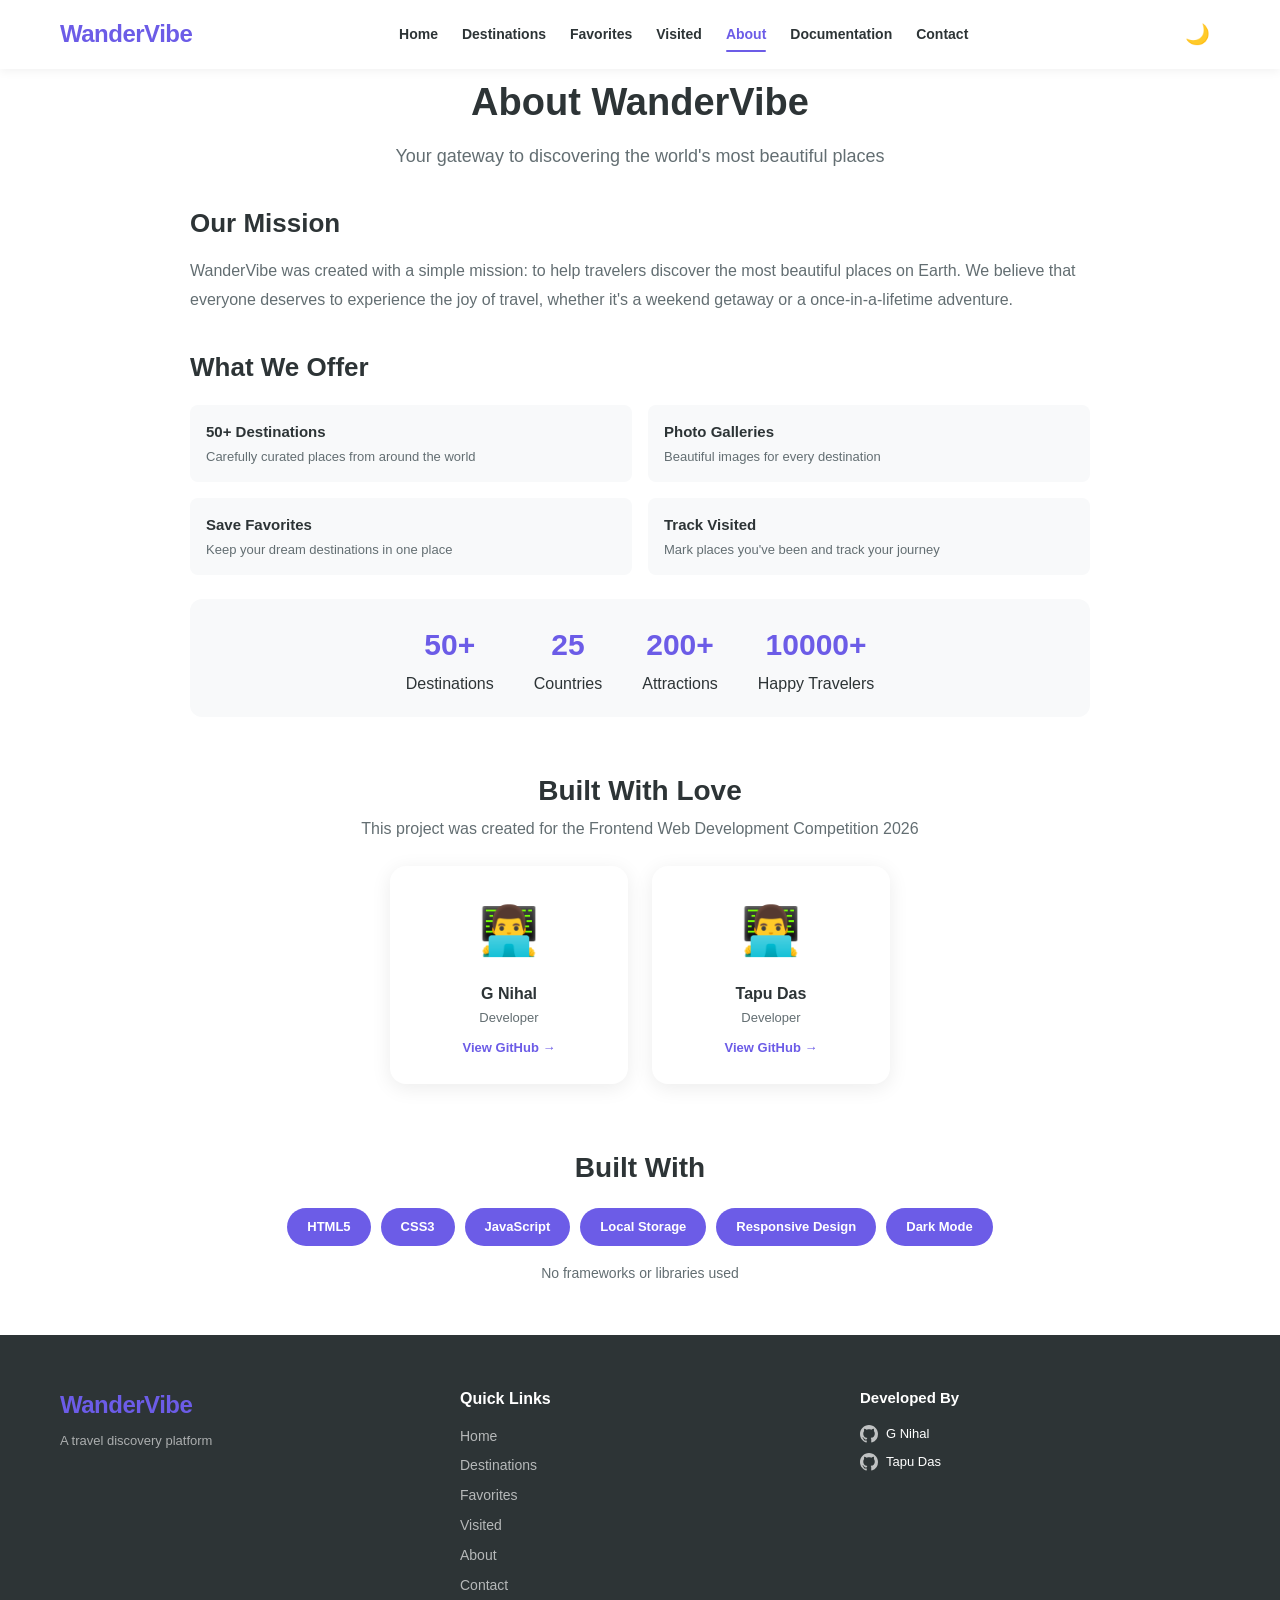
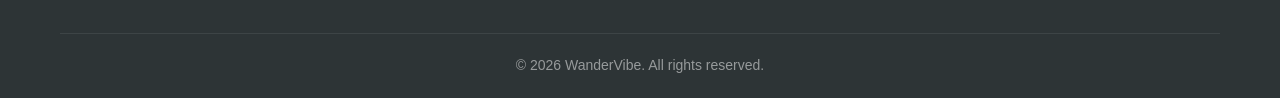
==== commit 04040a6a: "Added documentation page, all destination images, and updated all files" ====
--- a/about.html
+++ b/about.html
@@ -7,10 +7,11 @@
     <link rel="stylesheet" href="css/style.css" />
     <link rel="stylesheet" href="css/dark-mode.css" />
     <link rel="stylesheet" href="css/responsive.css" />
+    <link rel="icon" type="image/png" href="assets/images/wandervibelogo.png" />
 </head>
 <body>
 
-    <!-- ===== HEADER ===== -->
+    <!-- HEADER -->
     <header id="header">
         <div class="container">
             <div class="logo" id="site-logo">
@@ -23,6 +24,7 @@
                 <a href="favorites.html">Favorites</a>
                 <a href="visited.html">Visited</a>
                 <a href="about.html" class="active">About</a>
+                <a href="documentation.html">Documentation</a>
                 <a href="contact.html">Contact</a>
             </nav>
 
@@ -33,7 +35,16 @@
         </div>
     </header>
 
-    <!-- ===== ABOUT SECTION ===== -->
+    <!-- LOADING SCREEN -->
+    <div id="loader">
+        <div class="loader-content">
+            <img src="assets/images/wandervibelogo.png" alt="WanderVibe" style="height:170px;width:auto;margin-bottom:3px;" />
+            <div class="loader-text">WanderVibe</div>
+            <div class="loader-bar"><div class="loader-progress"></div></div>
+        </div>
+    </div>
+
+    <!-- ABOUT SECTION -->
     <section id="about-page">
         <div class="container-full">
 
@@ -121,12 +132,12 @@
         </div>
     </section>
 
-    <!-- ===== FOOTER PLACEHOLDER ===== -->
+    <!-- FOOTER-->
     <div id="footer-placeholder"></div>
 
     <button id="back-to-top" aria-label="Back to top">↑</button>
 
-    <!-- ===== JAVASCRIPT ===== -->
+    <!-- JAVASCRIPT -->
     <script src="js/main.js"></script>
     <script src="js/theme-switcher.js"></script>
     <script src="js/footer.js"></script>
--- a/css/style.css
+++ b/css/style.css
@@ -672,7 +672,6 @@
     font-size: 14px;
     color: var(--text-light);
     display: -webkit-box;
-    -webkit-line-clamp: 2;
     -webkit-box-orient: vertical;
     overflow: hidden;
     line-height: 1.5;
@@ -1451,3 +1450,318 @@
     }
 }
 
+/* DOCUMENTATION STYLES */
+.doc-container {
+    max-width: 1000px;
+    margin: 0 auto;
+    padding: 20px 20px 40px;
+}
+
+.doc-hero {
+    text-align: center;
+    padding: 50px 0 20px;
+    border-bottom: 3px solid var(--primary);
+    margin-bottom: 30px;
+}
+
+.doc-hero h1 {
+    font-size: 36px;
+    font-weight: 900;
+    color: var(--primary);
+}
+
+.doc-hero p {
+    font-size: 16px;
+    color: var(--text-light);
+    margin-top: 6px;
+}
+
+.doc-section {
+    background: var(--card-bg);
+    border-radius: 12px;
+    padding: 24px 28px;
+    margin-bottom: 24px;
+    box-shadow: var(--shadow);
+    border-left: 4px solid var(--primary);
+}
+
+.doc-section h2 {
+    font-size: 22px;
+    font-weight: 800;
+    color: var(--primary);
+    margin-bottom: 12px;
+    display: flex;
+    align-items: center;
+    gap: 10px;
+}
+
+.doc-section h3 {
+    font-size: 17px;
+    font-weight: 700;
+    margin-top: 14px;
+    margin-bottom: 4px;
+}
+
+.doc-section p,
+.doc-section li {
+    font-size: 15px;
+    line-height: 1.8;
+    color: var(--text-light);
+}
+
+.doc-section ul {
+    padding-left: 20px;
+    list-style: disc;
+}
+
+.doc-section ul li {
+    margin-bottom: 4px;
+}
+
+.doc-grid {
+    display: grid;
+    grid-template-columns: 1fr 1fr;
+    gap: 16px;
+}
+
+.doc-card {
+    background: var(--bg-alt);
+    padding: 16px 20px;
+    border-radius: 8px;
+}
+
+.doc-card h4 {
+    font-weight: 700;
+    font-size: 15px;
+    margin-bottom: 2px;
+}
+
+.doc-card p {
+    font-size: 14px;
+    color: var(--text-light);
+}
+
+.doc-badge {
+    display: inline-block;
+    padding: 4px 16px;
+    border-radius: 50px;
+    background: var(--primary);
+    color: #fff;
+    font-size: 13px;
+    font-weight: 600;
+    margin: 3px 4px 3px 0;
+}
+
+.doc-table {
+    width: 100%;
+    border-collapse: collapse;
+    margin: 12px 0;
+}
+
+.doc-table th,
+.doc-table td {
+    padding: 10px 14px;
+    border: 1px solid var(--light);
+    text-align: left;
+    font-size: 14px;
+}
+
+.doc-table th {
+    background: var(--primary);
+    color: #fff;
+    font-weight: 700;
+}
+
+.doc-table td {
+    color: var(--text-light);
+}
+
+.doc-links {
+    display: flex;
+    gap: 16px;
+    flex-wrap: wrap;
+    margin-top: 10px;
+}
+
+.doc-links a {
+    display: inline-block;
+    padding: 10px 28px;
+    border-radius: 8px;
+    font-weight: 600;
+    font-size: 15px;
+    transition: all 0.3s;
+    text-decoration: none;
+}
+
+.doc-links .btn-github {
+    background: #24292e;
+    color: #fff;
+}
+
+.doc-links .btn-github:hover {
+    background: #1a1e22;
+    transform: translateY(-2px);
+}
+
+.doc-links .btn-vercel {
+    background: #000;
+    color: #fff;
+}
+
+.doc-links .btn-vercel:hover {
+    background: #1a1a1a;
+    transform: translateY(-2px);
+}
+
+.doc-screenshot {
+    width: 65%;
+    border-radius: 8px;
+    border: 1px solid var(--light);
+    margin: 4px 0;
+}
+
+.doc-screenshot-placeholder-home {
+    width: 100%;
+    height: 285px;
+    background: var(--bg-alt);
+    border-radius: 8px;
+    display: flex;
+    align-items: center;
+    justify-content: center;
+    font-size: 14px;
+    color: var(--text-light);
+    border: 2px dashed var(--light);
+    margin: 8px 0;
+}
+
+.doc-screenshot-placeholder-dest-detail {
+    width: 100%; 
+    height: 445px;
+    background: var(--bg-alt);
+    border-radius: 8px;
+    display: flex;
+    align-items: center;
+    justify-content: center;
+    font-size: 14px;
+    color: var(--text-light);
+    border: 2px dashed var(--light);
+    margin: 8px 0;
+}
+
+.doc-screenshot-placeholder {
+    width: 100%;
+    height: 355px;
+    background: var(--bg-alt);
+    border-radius: 8px;
+    display: flex;
+    align-items: center;
+    justify-content: center;
+    font-size: 14px;
+    color: var(--text-light);
+    border: 2px dashed var(--light);
+    margin: 8px 0;
+}
+
+.feedback-box {
+    background: var(--bg-alt);
+    padding: 16px 20px;
+    border-radius: 8px;
+    border-left: 4px solid var(--secondary);
+    font-style: italic;
+    font-size: 15px;
+    line-height: 1.8;
+    color: var(--text-light);
+}
+
+/* ===== RESPONSIVE ===== */
+@media (max-width: 768px) {
+    .doc-grid {
+        grid-template-columns: 1fr;
+    }
+
+    .doc-section {
+        padding: 18px 16px;
+    }
+
+    .doc-hero h1 {
+        font-size: 28px;
+    }
+
+    .doc-table th,
+    .doc-table td {
+        padding: 6px 10px;
+        font-size: 13px;
+    }
+
+    .doc-links {
+        flex-direction: column;
+    }
+
+    .doc-links a {
+        text-align: center;
+    }
+}
+
+@media (max-width: 480px) {
+    .doc-section h2 {
+        font-size: 18px;
+    }
+
+    .doc-hero h1 {
+        font-size: 22px;
+    }
+
+    .doc-hero p {
+        font-size: 14px;
+    }
+}
+
+/* LOADING SCREEN */
+#loader {
+    position: fixed;
+    inset: 0;
+    background: var(--bg);
+    display: flex;
+    align-items: center;
+    justify-content: center;
+    z-index: 99999;
+    transition: opacity 0.6s ease, visibility 0.6s ease;
+}
+
+#loader.hide {
+    opacity: 0;
+    visibility: hidden;
+}
+
+.loader-content {
+    text-align: center;
+}
+
+.loader-text {
+    font-size: 24px;
+    font-weight: 800;
+    color: var(--primary);
+    margin: 8px 0 12px;
+}
+
+.loader-bar {
+    width: 200px;
+    height: 4px;
+    background: var(--light);
+    border-radius: 4px;
+    overflow: hidden;
+    margin: 0 auto;
+}
+
+.loader-progress {
+    width: 0%;
+    height: 100%;
+    background: linear-gradient(90deg, var(--primary), var(--secondary));
+    border-radius: 4px;
+    animation: loadProgress 2s ease forwards;
+}
+
+@keyframes loadProgress {
+    0% { width: 0%; }
+    100% { width: 100%; }
+}
